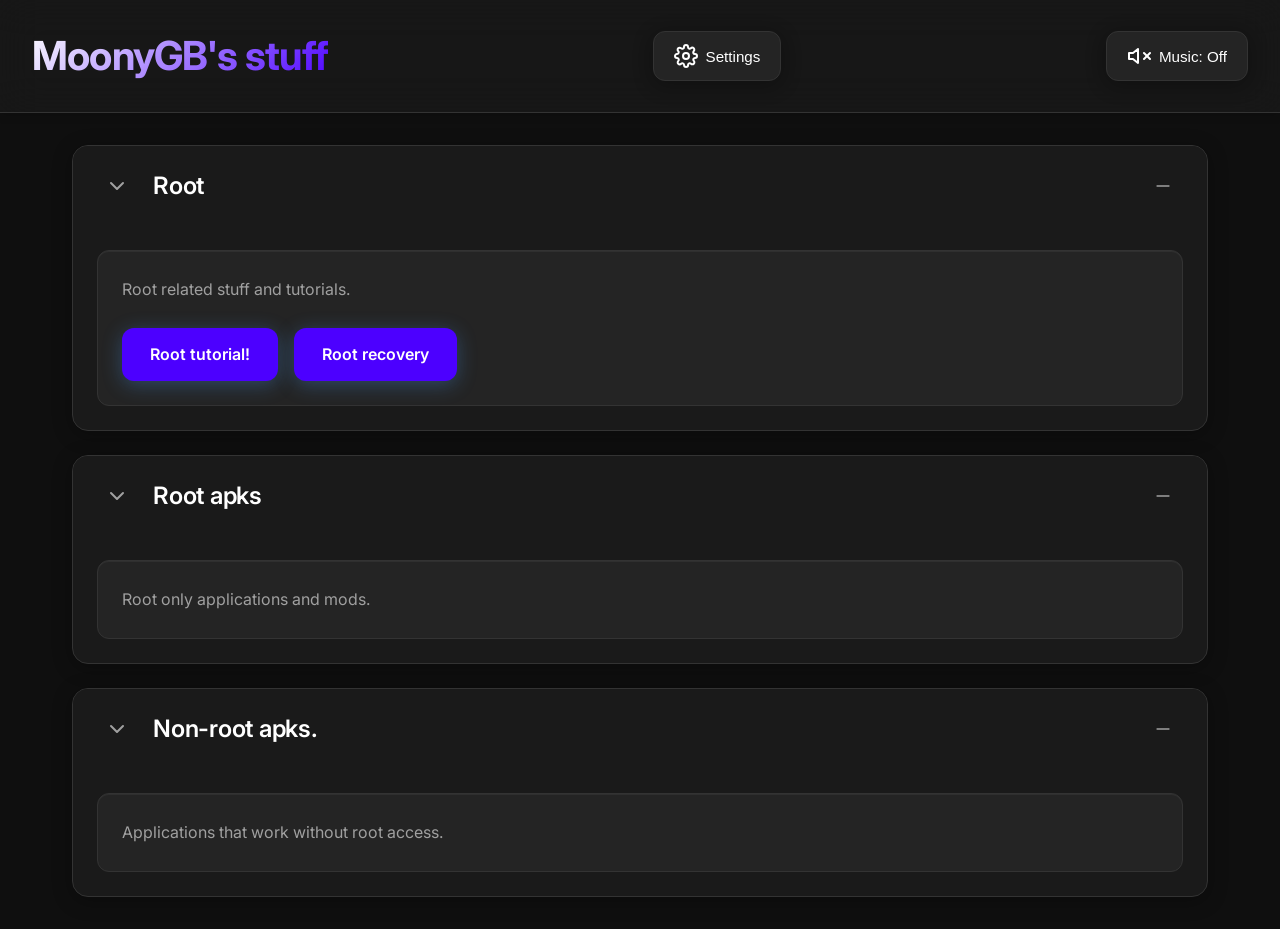
==== index.html @ be6a87f0 "remade website" ====
<!DOCTYPE html>
<html lang="en">
<head>
    <meta charset="UTF-8">
    <meta name="viewport" content="width=device-width, initial-scale=1.0">
    <title>MoonyGB's stuff</title>
    <link rel="stylesheet" href="style.css">
    <link rel="preconnect" href="https://fonts.googleapis.com">
    <link rel="preconnect" href="https://fonts.gstatic.com" crossorigin>
    <link href="https://fonts.googleapis.com/css2?family=Inter:wght@300;400;500;600;700&display=swap" rel="stylesheet">
</head>
<body>
    <div class="app">
        <header class="header">
            <h1 class="title">MoonyGB's stuff</h1>
            <button class="settings-btn" id="settingsBtn">
                <svg xmlns="http://www.w3.org/2000/svg" width="24" height="24" viewBox="0 0 24 24" fill="none" stroke="currentColor" stroke-width="2" stroke-linecap="round" stroke-linejoin="round">
                    <circle cx="12" cy="12" r="3"></circle>
                    <path d="M19.4 15a1.65 1.65 0 0 0 .33 1.82l.06.06a2 2 0 0 1 0 2.83 2 2 0 0 1-2.83 0l-.06-.06a1.65 1.65 0 0 0-1.82-.33 1.65 1.65 0 0 0-1 1.51V21a2 2 0 0 1-2 2 2 2 0 0 1-2-2v-.09A1.65 1.65 0 0 0 9 19.4a1.65 1.65 0 0 0-1.82.33l-.06.06a2 2 0 0 1-2.83 0 2 2 0 0 1 0-2.83l.06-.06a1.65 1.65 0 0 0 .33-1.82 1.65 1.65 0 0 0-1.51-1H3a2 2 0 0 1-2-2 2 2 0 0 1 2-2h.09A1.65 1.65 0 0 0 4.6 9a1.65 1.65 0 0 0-.33-1.82l-.06-.06a2 2 0 0 1 0-2.83 2 2 0 0 1 2.83 0l.06.06a1.65 1.65 0 0 0 1.82.33H9a1.65 1.65 0 0 0 1-1.51V3a2 2 0 0 1 2-2 2 2 0 0 1 2 2v.09a1.65 1.65 0 0 0 1 1.51 1.65 1.65 0 0 0 1.82-.33l.06-.06a2 2 0 0 1 2.83 0 2 2 0 0 1 0 2.83l-.06.06a1.65 1.65 0 0 0-.33 1.82V9a1.65 1.65 0 0 0 1.51 1H21a2 2 0 0 1 2 2 2 2 0 0 1-2 2h-.09a1.65 1.65 0 0 0-1.51 1z"></path>
                </svg>
                <span>Settings</span>
            </button>
            <button class="settings-btn" id="musicToggle">
                <svg id="muteIcon" xmlns="http://www.w3.org/2000/svg" width="24" height="24" viewBox="0 0 24 24" fill="none" stroke="currentColor" stroke-width="2" stroke-linecap="round" stroke-linejoin="round">
                    <polygon points="11 5 6 9 2 9 2 15 6 15 11 19 11 5"></polygon>
                    <line x1="23" y1="9" x2="17" y2="15"></line>
                    <line x1="17" y1="9" x2="23" y2="15"></line>
                </svg>
                <svg id="unmuteIcon" class="hidden" xmlns="http://www.w3.org/2000/svg" width="24" height="24" viewBox="0 0 24 24" fill="none" stroke="currentColor" stroke-width="2" stroke-linecap="round" stroke-linejoin="round">
                    <polygon points="11 5 6 9 2 9 2 15 6 15 11 19 11 5"></polygon>
                    <path d="M19.07 4.93a10 10 0 0 1 0 14.14M15.54 8.46a5 5 0 0 1 0 7.07"></path>
                </svg>
                <span id="musicText">Music: Off</span>
            </button>
        </header>

        <main class="container">
            <div class="sections">
                <div class="section" id="rootSection">
                    <div class="section-header" data-toggle="root">
                        <button class="toggle-btn" aria-label="Toggle section">
                            <svg class="chevron" xmlns="http://www.w3.org/2000/svg" width="24" height="24" viewBox="0 0 24 24" fill="none" stroke="currentColor" stroke-width="2" stroke-linecap="round" stroke-linejoin="round">
                                <polyline points="6 9 12 15 18 9"></polyline>
                            </svg>
                        </button>
                        <h2 class="section-title">Root</h2>
                        <button class="minimize-btn" data-minimize="root" aria-label="Minimize section">
                            <svg xmlns="http://www.w3.org/2000/svg" width="20" height="20" viewBox="0 0 24 24" fill="none" stroke="currentColor" stroke-width="2" stroke-linecap="round" stroke-linejoin="round">
                                <line x1="5" y1="12" x2="19" y2="12"></line>
                            </svg>
                        </button>
                    </div>
                    <div class="section-content" id="rootContent">
                        <div class="card">
                            <p class="card-text">Root related stuff and tutorials.</p>
                            <div class="button-group">
                                <a href="roottutorial.html" class="btn primary smooth">
                                    Root tutorial!
                                </a>
                                <a href="rootrecoverytut.html" class="btn primary smooth">
                                    Root recovery
                                </a>
                            </div>
                        </div>
                    </div>
                </div>

                <div class="section" id="rootApksSection">
                    <div class="section-header" data-toggle="rootapks">
                        <button class="toggle-btn" aria-label="Toggle section">
                            <svg class="chevron" xmlns="http://www.w3.org/2000/svg" width="24" height="24" viewBox="0 0 24 24" fill="none" stroke="currentColor" stroke-width="2" stroke-linecap="round" stroke-linejoin="round">
                                <polyline points="6 9 12 15 18 9"></polyline>
                            </svg>
                        </button>
                        <h2 class="section-title">Root apks</h2>
                        <button class="minimize-btn" data-minimize="rootapks" aria-label="Minimize section">
                            <svg xmlns="http://www.w3.org/2000/svg" width="20" height="20" viewBox="0 0 24 24" fill="none" stroke="currentColor" stroke-width="2" stroke-linecap="round" stroke-linejoin="round">
                                <line x1="5" y1="12" x2="19" y2="12"></line>
                            </svg>
                        </button>
                    </div>
                    <div class="section-content" id="rootApksContent">
                        <div class="card">
                            <p class="card-text">Root only applications and mods.</p>
                        </div>
                    </div>
                </div>

                <div class="section" id="nonRootApksSection">
                    <div class="section-header" data-toggle="nonrootapks">
                        <button class="toggle-btn" aria-label="Toggle section">
                            <svg class="chevron" xmlns="http://www.w3.org/2000/svg" width="24" height="24" viewBox="0 0 24 24" fill="none" stroke="currentColor" stroke-width="2" stroke-linecap="round" stroke-linejoin="round">
                                <polyline points="6 9 12 15 18 9"></polyline>
                            </svg>
                        </button>
                        <h2 class="section-title">Non-root apks.</h2>
                        <button class="minimize-btn" data-minimize="nonrootapks" aria-label="Minimize section">
                            <svg xmlns="http://www.w3.org/2000/svg" width="20" height="20" viewBox="0 0 24 24" fill="none" stroke="currentColor" stroke-width="2" stroke-linecap="round" stroke-linejoin="round">
                                <line x1="5" y1="12" x2="19" y2="12"></line>
                            </svg>
                        </button>
                    </div>
                    <div class="section-content" id="nonRootApksContent">
                        <div class="card">
                            <p class="card-text">Applications that work without root access.</p>
                        </div>
                    </div>
                </div>
            </div>
        </main>

        <!-- Settings Modal -->
        <div class="modal" id="settingsModal">
            <div class="modal-backdrop"></div>
            <div class="modal-content smooth">
                <div class="modal-header">
                    <h3>Settings</h3>
                    <button class="close-btn" id="closeSettings">
                        <svg xmlns="http://www.w3.org/2000/svg" width="24" height="24" viewBox="0 0 24 24" fill="none" stroke="currentColor" stroke-width="2" stroke-linecap="round" stroke-linejoin="round">
                            <line x1="18" y1="6" x2="6" y2="18"></line>
                            <line x1="6" y1="6" x2="18" y2="18"></line>
                        </svg>
                    </button>
                </div>
                <div class="modal-body">
                    <div class="setting-group">
                        <h4>Theme</h4>
                        <p class="setting-desc">Choose your color style</p>
                    </div>
                    <div class="setting-group">
                        <label class="setting-label">Background Type</label>
                        <div class="radio-group">
                            <label class="radio-item">
                                <input type="radio" name="bgType" value="solid" checked>
                                <span>Solid Color</span>
                            </label>
                            <label class="radio-item">
                                <input type="radio" name="bgType" value="gradient">
                                <span>Gradient</span>
                            </label>
                        </div>
                    </div>
                    <div class="setting-group" id="solidSettings">
                        <label class="setting-label">Primary Color</label>
                        <div class="color-picker">
                            <input type="color" id="primaryColor" value="#4c00ff">
                            <span class="color-value" id="primaryColorValue">#4c00ff</span>
                        </div>
                    </div>
                    <div class="setting-group hidden" id="gradientSettings">
                        <label class="setting-label">Gradient Colors</label>
                        <div class="color-picker">
                            <input type="color" id="gradStart" value="#4c00ff">
                            <span>Start</span>
                            <span class="color-value" id="gradStartValue">#4c00ff</span>
                        </div>
                        <div class="color-picker">
                            <input type="color" id="gradEnd" value="#9d7cff">
                            <span>End</span>
                            <span class="color-value" id="gradEndValue">#9d7cff</span>
                        </div>
                        <label class="setting-label">Direction</label>
                        <select id="gradDir" class="select">
                            <option value="to bottom">Top to Bottom</option>
                            <option value="to top">Bottom to Top</option>
                            <option value="to right">Left to Right</option>
                            <option value="to left">Right to Left</option>
                            <option value="135deg">Diagonal</option>
                        </select>
                    </div>
                </div>
                <div class="modal-footer">
                    <button class="btn ghost" id="resetSettings">Reset</button>
                    <button class="btn primary" id="applySettings">Apply</button>
                </div>
            </div>
        </div>
    </div>
    <script src="music.js"></script>
    <script src="script.js"></script>
</body>
</html>
---- style.css ----
* {
    margin: 0;
    padding: 0;
    box-sizing: border-box;
    transition: background-color 0.3s ease, color 0.3s ease, border-color 0.3s ease, box-shadow 0.3s ease;
}

:root {
    --bg-primary: #0f0f0f;
    --bg-secondary: #1a1a1a;
    --bg-card: #242424;
    --bg-hover: #2f2f2f;
    --text-primary: #ffffff;
    --text-secondary: #a0a0a0;
    --accent: #4c00ff;
    --accent-hover: #5f1aff;
    --border: #333333;
    --shadow: 0 4px 20px rgba(0, 0, 0, 0.3);
    --warning: #ffb84a;
    --warning-bg: rgba(255, 184, 74, 0.1);
    --info: #4c00ff;
    --info-bg: rgba(76, 0, 255, 0.1);
}

body {
    font-family: 'Inter', -apple-system, BlinkMacSystemFont, 'Segoe UI', Roboto, Oxygen, Ubuntu, Cantarell, sans-serif;
    background: var(--bg-primary);
    color: var(--text-primary);
    line-height: 1.6;
    min-height: 100vh;
    overflow-x: hidden;
}

.smooth {
    animation: fadeInUp 0.6s cubic-bezier(0.4, 0, 0.2, 1) forwards;
}

@keyframes fadeInUp {
    from {
        opacity: 0;
        transform: translateY(20px);
    }
    to {
        opacity: 1;
        transform: translateY(0);
    }
}

.app {
    display: flex;
    flex-direction: column;
    min-height: 100vh;
}

.header {
    display: flex;
    justify-content: space-between;
    align-items: center;
    padding: 1.5rem 2rem;
    background: rgba(26, 26, 26, 0.8);
    backdrop-filter: blur(20px) saturate(180%);
    border-bottom: 1px solid var(--border);
    position: sticky;
    top: 0;
    z-index: 100;
    box-shadow: 0 1px 10px rgba(0, 0, 0, 0.2);
}

.title {
    font-size: clamp(1.5rem, 4vw, 2.5rem);
    font-weight: 700;
    background: linear-gradient(135deg, var(--text-primary) 0%, var(--accent) 100%);
    -webkit-background-clip: text;
    -webkit-text-fill-color: transparent;
    background-clip: text;
    letter-spacing: -0.02em;
}

.settings-btn {
    display: flex;
    align-items: center;
    gap: 0.5rem;
    padding: 0.75rem 1.25rem;
    background: var(--bg-card);
    color: var(--text-primary);
    border: 1px solid var(--border);
    border-radius: 12px;
    font-size: 0.95rem;
    font-weight: 500;
    cursor: pointer;
    transition: all 0.3s cubic-bezier(0.4, 0, 0.2, 1);
    box-shadow: var(--shadow);
}

.settings-btn:hover {
    background: var(--bg-hover);
    border-color: var(--accent);
    transform: translateY(-2px);
    box-shadow: 0 8px 30px rgba(74, 158, 255, 0.2);
}

.settings-btn:active {
    transform: translateY(0);
}

.back-btn {
    display: flex;
    align-items: center;
    gap: 0.5rem;
    padding: 0.75rem 1.25rem;
    background: var(--bg-card);
    color: var(--text-primary);
    border: 1px solid var(--border);
    border-radius: 12px;
    text-decoration: none;
    font-weight: 500;
    transition: all 0.3s ease;
    box-shadow: var(--shadow);
}

.back-btn:hover {
    background: var(--bg-hover);
    border-color: var(--accent);
    transform: translateX(-4px);
}

.container {
    flex: 1;
    padding: 2rem;
    max-width: 1200px;
    width: 100%;
    margin: 0 auto;
}

.sections {
    display: flex;
    flex-direction: column;
    gap: 1.5rem;
}

.section {
    background: var(--bg-secondary);
    border: 1px solid var(--border);
    border-radius: 16px;
    overflow: hidden;
    box-shadow: var(--shadow);
    transition: all 0.3s cubic-bezier(0.4, 0, 0.2, 1);
}

.section:hover {
    border-color: rgba(74, 158, 255, 0.3);
    box-shadow: 0 8px 40px rgba(0, 0, 0, 0.4);
}

.section-header {
    display: flex;
    align-items: center;
    gap: 1rem;
    padding: 1.25rem 1.5rem;
    background: linear-gradient(180deg, var(--bg-secondary) 0%, rgba(26, 26, 26, 0.8) 100%);
    cursor: pointer;
    user-select: none;
    transition: background 0.3s ease;
}

.section-header:hover {
    background: linear-gradient(180deg, var(--bg-hover) 0%, rgba(47, 47, 47, 0.8) 100%);
}

.toggle-btn,
.minimize-btn {
    display: flex;
    align-items: center;
    justify-content: center;
    width: 40px;
    height: 40px;
    background: transparent;
    border: none;
    color: var(--text-secondary);
    border-radius: 10px;
    cursor: pointer;
    transition: all 0.3s ease;
}

.toggle-btn:hover,
.minimize-btn:hover {
    background: var(--bg-card);
    color: var(--text-primary);
}

.chevron {
    transition: transform 0.4s cubic-bezier(0.4, 0, 0.2, 1);
}

.section.collapsed .chevron {
    transform: rotate(-90deg);
}

.section.minimized .chevron {
    transform: rotate(-90deg);
}

.section-title {
    flex: 1;
    font-size: 1.5rem;
    font-weight: 600;
    letter-spacing: -0.01em;
}

.section-content {
    padding: 1.5rem;
    max-height: 1000px;
    overflow: hidden;
    transition: max-height 0.4s cubic-bezier(0.4, 0, 0.2, 1), padding 0.4s cubic-bezier(0.4, 0, 0.2, 1), opacity 0.3s ease;
}

.section.collapsed .section-content,
.section.minimized .section-content {
    max-height: 0;
    padding: 0 1.5rem;
    opacity: 0;
}

.card {
    background: var(--bg-card);
    border: 1px solid var(--border);
    border-radius: 12px;
    padding: 1.5rem;
    display: flex;
    flex-direction: column;
    gap: 1.5rem;
    box-shadow: inset 0 1px 0 rgba(255, 255, 255, 0.05);
}

.card-text {
    color: var(--text-secondary);
    font-size: 1rem;
    line-height: 1.8;
}

.btn {
    display: inline-flex;
    align-items: center;
    justify-content: center;
    gap: 0.5rem;
    padding: 0.875rem 1.75rem;
    border-radius: 12px;
    font-size: 1rem;
    font-weight: 600;
    text-decoration: none;
    border: none;
    cursor: pointer;
    transition: all 0.3s cubic-bezier(0.4, 0, 0.2, 1);
    white-space: nowrap;
    width: fit-content;
}

.btn.primary {
    background: var(--accent);
    color: #ffffff;
    box-shadow: 0 4px 20px rgba(74, 158, 255, 0.3);
}

.btn.primary:hover {
    background: var(--accent-hover);
    transform: translateY(-2px);
    box-shadow: 0 8px 40px rgba(74, 158, 255, 0.4);
}

.btn.ghost {
    background: transparent;
    color: var(--text-primary);
    border: 1px solid var(--border);
}

.btn.ghost:hover {
    background: var(--bg-hover);
}

/* Modal */
.modal {
    position: fixed;
    top: 0;
    left: 0;
    right: 0;
    bottom: 0;
    display: flex;
    align-items: center;
    justify-content: center;
    z-index: 1000;
    opacity: 0;
    visibility: hidden;
    transition: opacity 0.3s ease, visibility 0.3s ease;
    padding: 1rem;
}

.modal.active {
    opacity: 1;
    visibility: visible;
}

.modal-backdrop {
    position: absolute;
    top: 0;
    left: 0;
    right: 0;
    bottom: 0;
    background: rgba(0, 0, 0, 0.7);
    backdrop-filter: blur(8px);
    cursor: pointer;
}

.modal-content {
    position: relative;
    background: var(--bg-secondary);
    border: 1px solid var(--border);
    border-radius: 20px;
    width: 100%;
    max-width: 600px;
    max-height: 90vh;
    overflow: hidden;
    box-shadow: 0 20px 80px rgba(0, 0, 0, 0.5);
    transform: scale(0.95);
    transition: transform 0.3s cubic-bezier(0.4, 0, 0.2, 1);
}

.modal.active .modal-content {
    transform: scale(1);
}

.modal-header {
    display: flex;
    align-items: center;
    justify-content: space-between;
    padding: 1.5rem 2rem;
    border-bottom: 1px solid var(--border);
}

.modal-header h3 {
    font-size: 1.5rem;
    font-weight: 600;
}

.close-btn {
    display: flex;
    align-items: center;
    justify-content: center;
    width: 40px;
    height: 40px;
    background: transparent;
    border: none;
    color: var(--text-secondary);
    border-radius: 10px;
    cursor: pointer;
    transition: all 0.3s ease;
}

.close-btn:hover {
    background: var(--bg-card);
    color: var(--text-primary);
}

.modal-body {
    padding: 2rem;
    overflow-y: auto;
    max-height: calc(90vh - 140px);
}

.setting-group {
    margin-bottom: 2rem;
}

.setting-group:last-child {
    margin-bottom: 0;
}

.setting-group h4 {
    font-size: 1.25rem;
    font-weight: 600;
    margin-bottom: 0.25rem;
}

.setting-desc {
    color: var(--text-secondary);
    font-size: 0.95rem;
    margin-bottom: 1.5rem;
}

.setting-label {
    display: block;
    font-weight: 500;
    margin-bottom: 0.75rem;
    color: var(--text-primary);
}

.radio-group {
    display: flex;
    gap: 1rem;
    flex-wrap: wrap;
}

.radio-item {
    display: flex;
    align-items: center;
    gap: 0.5rem;
    padding: 0.75rem 1.25rem;
    background: var(--bg-card);
    border: 1px solid var(--border);
    border-radius: 12px;
    cursor: pointer;
    transition: all 0.3s ease;
    flex: 1;
    min-width: 150px;
}

.radio-item:hover {
    background: var(--bg-hover);
    border-color: var(--accent);
}

.radio-item input[type="radio"] {
    accent-color: var(--accent);
}

.radio-item input[type="radio"]:checked + span {
    font-weight: 600;
}

.color-picker {
    display: flex;
    align-items: center;
    gap: 1rem;
    padding: 0.75rem 1rem;
    background: var(--bg-card);
    border: 1px solid var(--border);
    border-radius: 12px;
    margin-bottom: 1rem;
}

.color-picker input[type="color"] {
    width: 50px;
    height: 40px;
    border: none;
    border-radius: 8px;
    cursor: pointer;
    background: none;
}

.color-picker input[type="color"]::-webkit-color-swatch-wrapper {
    padding: 0;
}

.color-picker input[type="color"]::-webkit-color-swatch {
    border: 2px solid var(--border);
    border-radius: 8px;
}

.color-value {
    font-family: 'Courier New', monospace;
    color: var(--text-secondary);
    font-size: 0.95rem;
}

.select {
    width: 100%;
    padding: 0.75rem 1rem;
    background: var(--bg-card);
    color: var(--text-primary);
    border: 1px solid var(--border);
    border-radius: 12px;
    font-size: 1rem;
    cursor: pointer;
    transition: all 0.3s ease;
}

.select:hover {
    border-color: var(--accent);
}

.select:focus {
    outline: none;
    border-color: var(--accent);
    box-shadow: 0 0 0 3px rgba(74, 158, 255, 0.1);
}

.hidden {
    display: none;
}

.modal-footer {
    display: flex;
    justify-content: flex-end;
    gap: 1rem;
    padding: 1.5rem 2rem;
    border-top: 1px solid var(--border);
    background: rgba(26, 26, 26, 0.5);
}

/* Tutorial Page */
.tutorial-content {
    background: var(--bg-secondary);
    border: 1px solid var(--border);
    border-radius: 16px;
    padding: clamp(1.5rem, 4vw, 3rem);
    box-shadow: var(--shadow);
}

.tutorial-title {
    font-size: clamp(1.25rem, 3vw, 2rem);
    font-weight: 700;
    margin-bottom: 2rem;
    color: var(--accent);
    word-break: break-word;
}

.subsection-title {
    font-size: 1.25rem;
    font-weight: 600;
    margin: 2rem 0 1rem 0;
    color: var(--text-primary);
}

.button-group {
    display: flex;
    gap: 1rem;
    flex-wrap: wrap;
}

.code-block {
    display: inline-block;
    background: var(--bg-primary);
    padding: 0.25rem 0.5rem;
    border-radius: 6px;
    font-family: 'Courier New', monospace;
    font-size: 0.9rem;
    border: 1px solid var(--border);
    margin: 0.25rem 0;
}

.step {
    margin-bottom: 1.5rem;
    padding: 1.25rem;
    background: var(--bg-card);
    border: 1px solid var(--border);
    border-radius: 12px;
}

.step-text {
    font-size: clamp(0.95rem, 2vw, 1.1rem);
    line-height: 1.9;
}

.step-text a {
    color: var(--accent);
    text-decoration: none;
    border-bottom: 1px solid transparent;
    transition: all 0.3s ease;
}

.step-text a:hover {
    border-bottom-color: var(--accent);
}

.warning-box {
    background: var(--warning-bg);
    border: 1px solid rgba(255, 184, 74, 0.3);
    border-radius: 12px;
    padding: 1.5rem;
    margin: 2rem 0;
}

.warning-title {
    color: var(--warning);
    font-size: 1.25rem;
    font-weight: 700;
    margin-bottom: 1rem;
}

.warning-text {
    color: var(--text-primary);
    line-height: 1.9;
    margin-bottom: 1rem;
}

.warning-note {
    color: var(--text-secondary);
    font-style: italic;
}

.divider {
    height: 1px;
    background: var(--border);
    margin: 2rem 0;
}

.info-box {
    background: var(--info-bg);
    border: 1px solid rgba(74, 158, 255, 0.3);
    border-radius: 12px;
    padding: 1.5rem;
    display: flex;
    flex-direction: column;
    gap: 1.25rem;
    margin-bottom: 2rem;
}

.info-text {
    color: var(--text-primary);
    font-size: clamp(0.95rem, 2vw, 1.05rem);
    line-height: 1.9;
}

/* Gallery */
.gallery-section {
    margin-top: 2rem;
}

.gallery-title {
    font-size: 1.25rem;
    font-weight: 600;
    margin-bottom: 1.5rem;
    color: var(--text-primary);
}

.gallery-container {
    display: grid;
    grid-template-columns: repeat(auto-fill, minmax(250px, 1fr));
    gap: 1.5rem;
    padding: 1rem;
    background: var(--bg-card);
    border: 1px solid var(--border);
    border-radius: 12px;
    max-height: 500px;
    overflow-y: auto;
    overflow-x: hidden;
}

.gallery-item {
    border-radius: 12px;
    overflow: hidden;
    border: 1px solid var(--border);
    transition: all 0.3s cubic-bezier(0.4, 0, 0.2, 1);
    aspect-ratio: 16/9;
}

.gallery-item:hover {
    transform: translateY(-4px);
    border-color: var(--accent);
    box-shadow: 0 8px 30px rgba(74, 158, 255, 0.3);
}

.gallery-image {
    width: 100%;
    height: 100%;
    object-fit: cover;
    display: block;
    transition: transform 0.4s cubic-bezier(0.4, 0, 0.2, 1);
}

.gallery-item:hover .gallery-image {
    transform: scale(1.05);
    cursor: zoom-in;
}

/* Lightbox */
.lightbox {
    position: fixed;
    top: 0;
    left: 0;
    right: 0;
    bottom: 0;
    display: flex;
    align-items: center;
    justify-content: center;
    z-index: 2000;
    opacity: 0;
    visibility: hidden;
    transition: opacity 0.3s ease, visibility 0.3s ease;
    padding: 1rem;
}

.lightbox.active {
    opacity: 1;
    visibility: visible;
}

.lightbox-backdrop {
    position: absolute;
    top: 0;
    left: 0;
    right: 0;
    bottom: 0;
    background: rgba(0, 0, 0, 0.95);
    backdrop-filter: blur(4px);
    cursor: pointer;
}

.lightbox-content {
    position: relative;
    max-width: 95vw;
    max-height: 95vh;
    display: flex;
    align-items: center;
    justify-content: center;
    transform: scale(0.9);
    transition: transform 0.3s cubic-bezier(0.4, 0, 0.2, 1);
}

.lightbox.active .lightbox-content {
    transform: scale(1);
}

.lightbox-image {
    max-width: 95vw;
    max-height: 95vh;
    object-fit: contain;
    border-radius: 8px;
    box-shadow: 0 20px 80px rgba(0, 0, 0, 0.8);
}

.lightbox-close {
    position: absolute;
    top: -50px;
    right: 0;
    display: flex;
    align-items: center;
    justify-content: center;
    width: 50px;
    height: 50px;
    background: rgba(26, 26, 26, 0.9);
    border: 1px solid var(--border);
    color: var(--text-primary);
    border-radius: 50%;
    cursor: pointer;
    transition: all 0.3s ease;
    backdrop-filter: blur(10px);
}

.lightbox-close:hover {
    background: var(--bg-hover);
    transform: scale(1.1);
}

@media (max-width: 768px) {
    .lightbox-close {
        top: -40px;
        width: 40px;
        height: 40px;
    }
}

/* Scrollbar for gallery */
.gallery-container::-webkit-scrollbar {
    width: 10px;
}

.gallery-container::-webkit-scrollbar-track {
    background: var(--bg-secondary);
    border-radius: 6px;
}

.gallery-container::-webkit-scrollbar-thumb {
    background: var(--bg-hover);
    border-radius: 6px;
    border: 2px solid var(--bg-secondary);
}

.gallery-container::-webkit-scrollbar-thumb:hover {
    background: var(--accent);
}

/* Responsive */
@media (max-width: 768px) {
    .header {
        padding: 1rem;
        flex-wrap: wrap;
        gap: 1rem;
    }
    
    .container {
        padding: 1rem;
    }
    
    .modal-content {
        max-width: 95%;
    }
    
    .modal-body,
    .modal-header,
    .modal-footer {
        padding: 1.25rem;
    }
    
    .radio-group {
        flex-direction: column;
    }
    
    .radio-item {
        min-width: 100%;
    }
    
    .gallery-container {
        grid-template-columns: 1fr;
        max-height: 400px;
    }
}
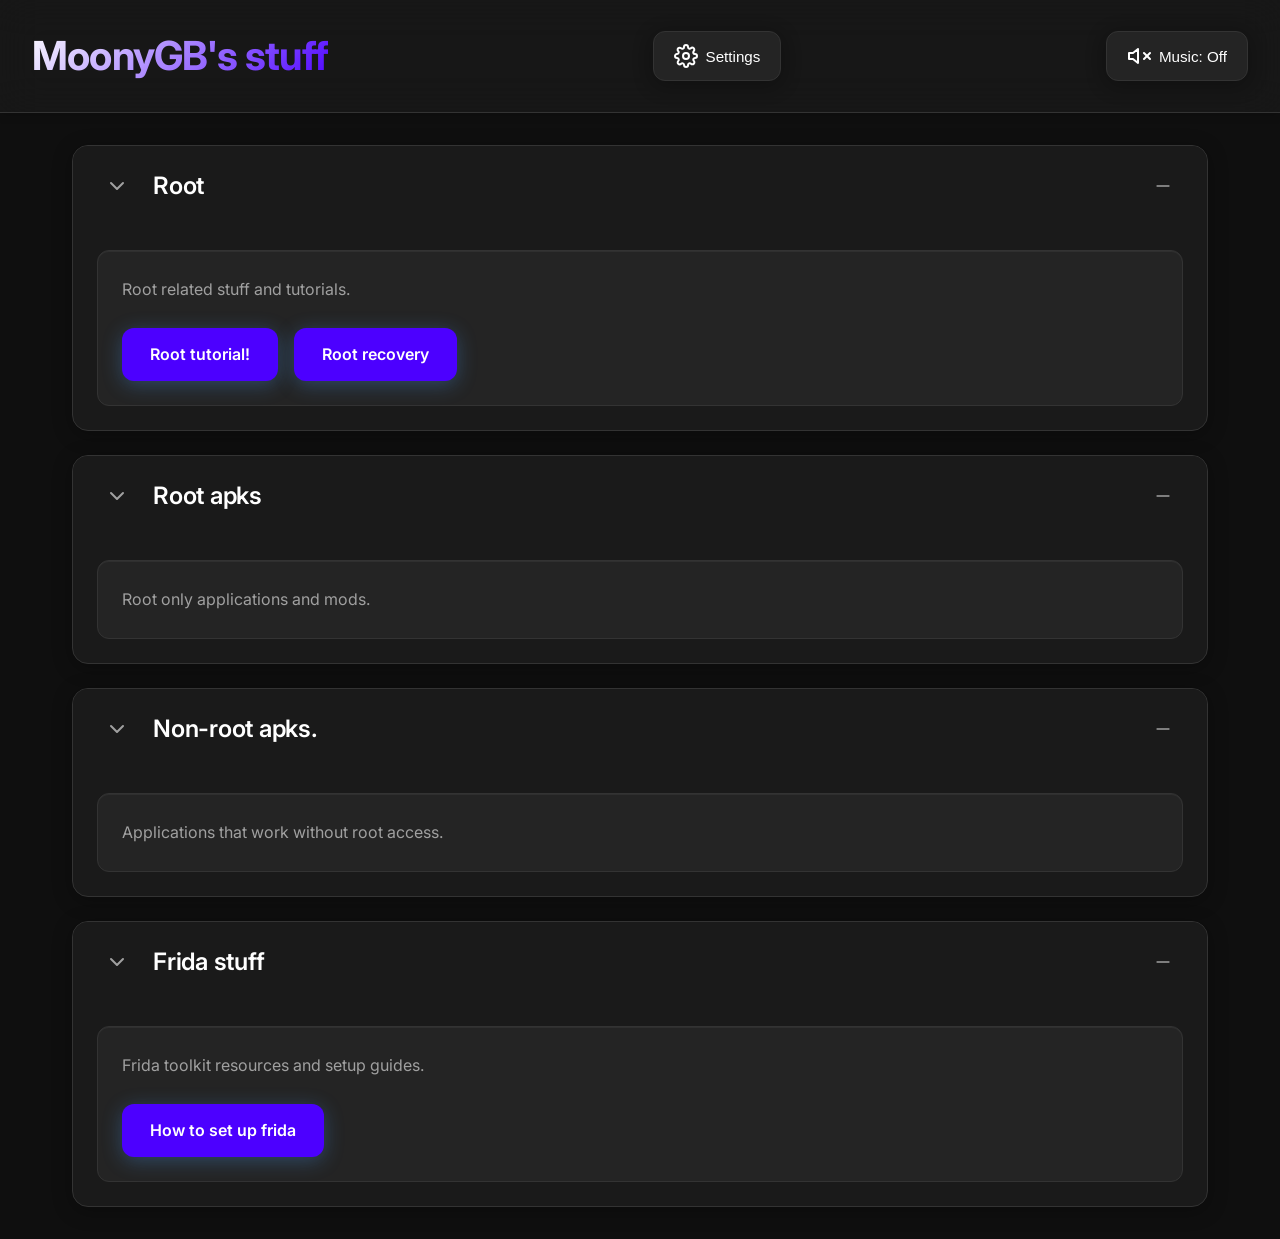
==== commit e1ae3304: "Add Frida section with resources and setup guides" ====
--- a/index.html
+++ b/index.html
@@ -106,6 +106,30 @@
                         </div>
                     </div>
                 </div>
+
+                <div class="section" id="fridaSection">
+                    <div class="section-header" data-toggle="frida">
+                        <button class="toggle-btn" aria-label="Toggle section">
+                            <svg class="chevron" xmlns="http://www.w3.org/2000/svg" width="24" height="24" viewBox="0 0 24 24" fill="none" stroke="currentColor" stroke-width="2" stroke-linecap="round" stroke-linejoin="round">
+                                <polyline points="6 9 12 15 18 9"></polyline>
+                            </svg>
+                        </button>
+                        <h2 class="section-title">Frida stuff</h2>
+                        <button class="minimize-btn" data-minimize="frida" aria-label="Minimize section">
+                            <svg xmlns="http://www.w3.org/2000/svg" width="20" height="20" viewBox="0 0 24 24" fill="none" stroke="currentColor" stroke-width="2" stroke-linecap="round" stroke-linejoin="round">
+                                <line x1="5" y1="12" x2="19" y2="12"></line>
+                            </svg>
+                        </button>
+                    </div>
+                    <div class="section-content" id="fridaContent">
+                        <div class="card">
+                            <p class="card-text">Frida toolkit resources and setup guides.</p>
+                            <a href="fridatutorial.html" class="btn primary smooth">
+                                How to set up frida
+                            </a>
+                        </div>
+                    </div>
+                </div>
             </div>
         </main>
 
@@ -179,4 +203,4 @@
     <script src="music.js"></script>
     <script src="script.js"></script>
 </body>
-</html>+</html>
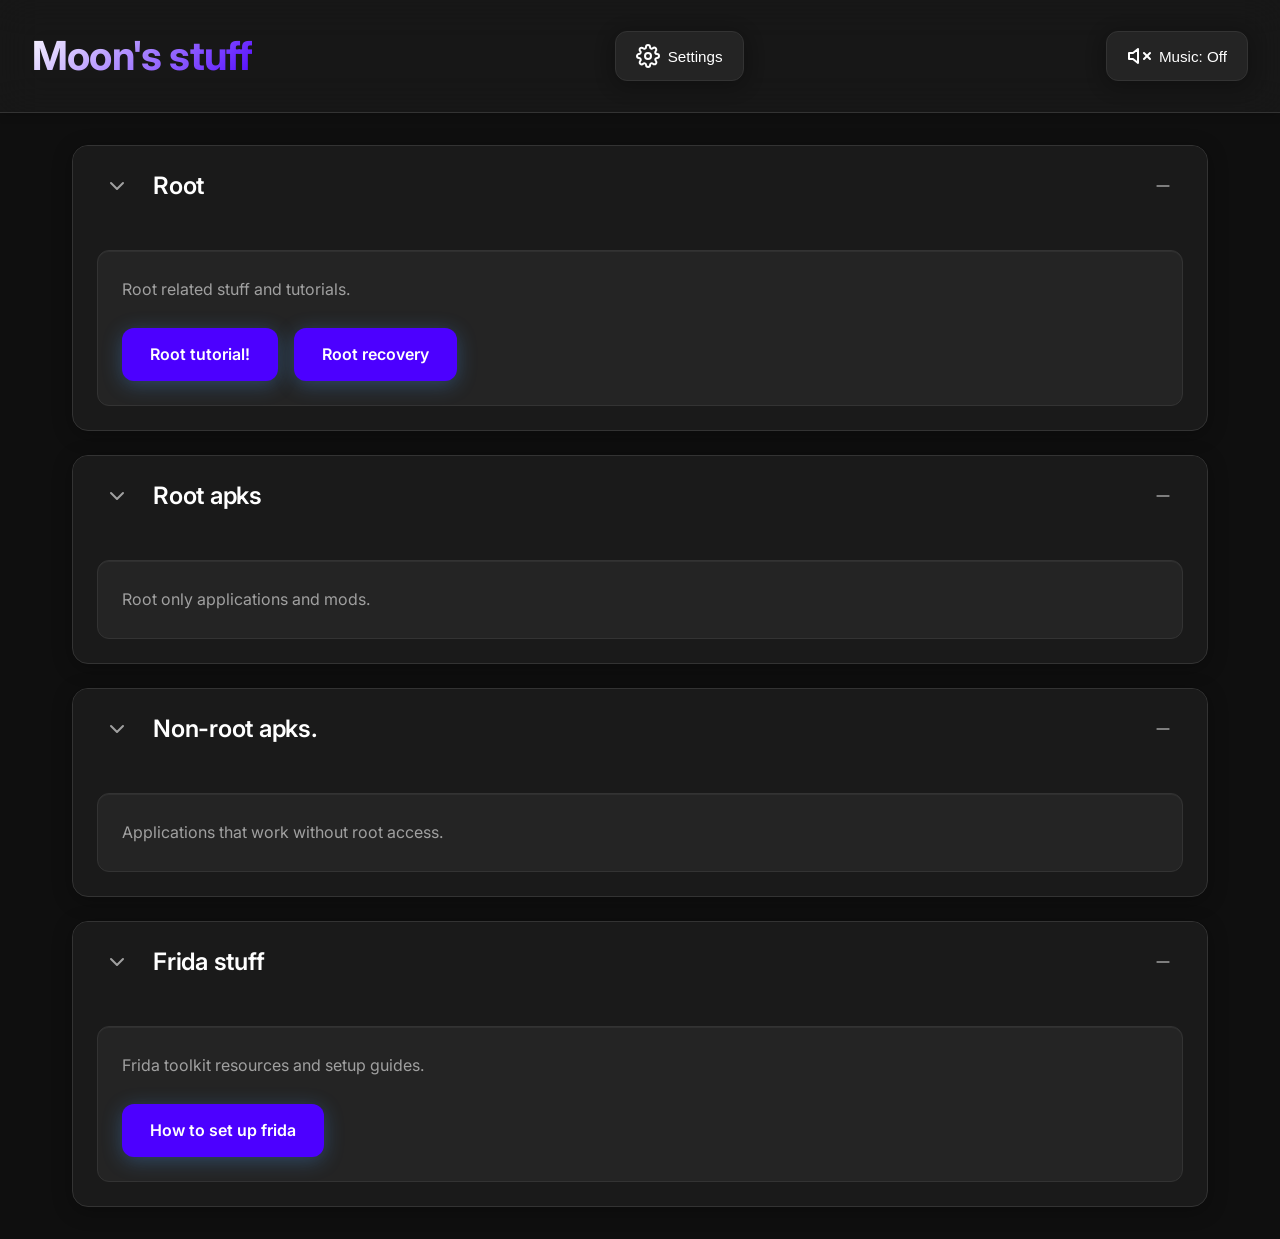
==== commit be98377a: "Change title and header from 'MoonyGB' to 'Moon'" ====
--- a/index.html
+++ b/index.html
@@ -3,7 +3,7 @@
 <head>
     <meta charset="UTF-8">
     <meta name="viewport" content="width=device-width, initial-scale=1.0">
-    <title>MoonyGB's stuff</title>
+    <title>Moon's stuff</title>
     <link rel="stylesheet" href="style.css">
     <link rel="preconnect" href="https://fonts.googleapis.com">
     <link rel="preconnect" href="https://fonts.gstatic.com" crossorigin>
@@ -12,7 +12,7 @@
 <body>
     <div class="app">
         <header class="header">
-            <h1 class="title">MoonyGB's stuff</h1>
+            <h1 class="title">Moon's stuff</h1>
             <button class="settings-btn" id="settingsBtn">
                 <svg xmlns="http://www.w3.org/2000/svg" width="24" height="24" viewBox="0 0 24 24" fill="none" stroke="currentColor" stroke-width="2" stroke-linecap="round" stroke-linejoin="round">
                     <circle cx="12" cy="12" r="3"></circle>
--- a/style.css
+++ b/style.css
@@ -520,6 +520,13 @@
     color: var(--text-primary);
 }
 
+.subsection-subtitle {
+    font-size: 1.1rem;
+    font-weight: 600;
+    margin: 1.5rem 0 0.75rem 0;
+    color: var(--accent);
+}
+
 .button-group {
     display: flex;
     gap: 1rem;
@@ -803,4 +810,4 @@
         grid-template-columns: 1fr;
         max-height: 400px;
     }
-}+}
